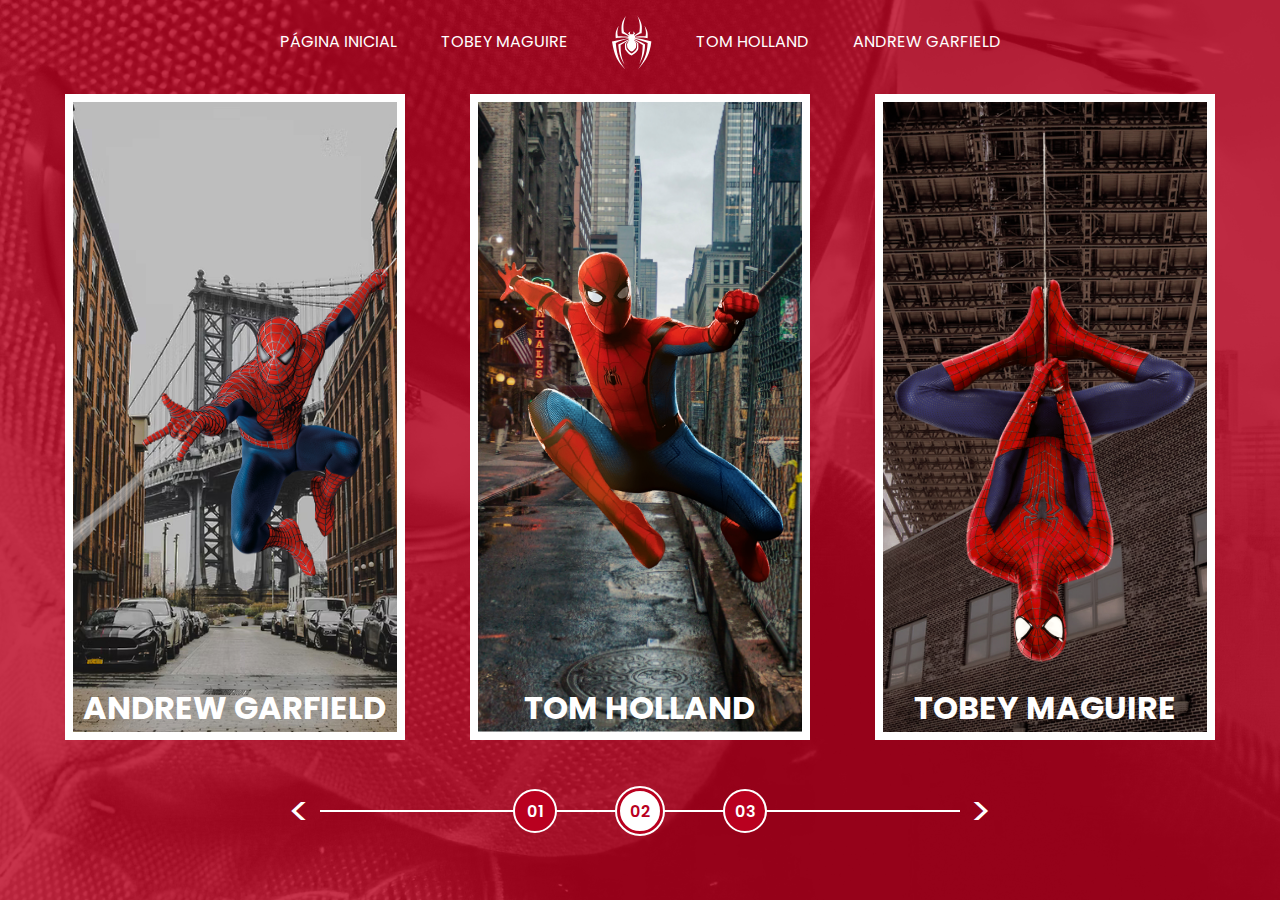
==== index.html @ c78d76df "feat: adicionando código fonte" ====
<!DOCTYPE html>
<html lang="pt-br">
<head>
  <meta charset="UTF-8">
  <meta http-equiv="X-UA-Compatible" content="IE=edge">
  <meta name="viewport" content="width=device-width, initial-scale=1.0">
  <link rel="stylesheet" href="/assets/css/home-page-styles.css">
  <script defer src="/assets/scripts/card-hover-animation.js"></script>
  <title>Spider Man | Multiverso</title>
</head>
<body>
  <nav class="s-menu">
    <ul>
      <li class="s-menu__item"><a href="/" class="s-menu__link">Página Inicial</a></li>
      <li class="s-menu__item"><a href="#" class="s-menu__link">Tobey Maguire</a></li>
      <img class="s-menu__icon" src="/assets/images/icons/spider.svg" alt="Spider-Man Multiverse">
      <li class="s-menu__item"><a href="#" class="s-menu__link">Tom Holland</a></li>
      <li class="s-menu__item"><a href="#" class="s-menu__link">Andrew Garfield</a></li>
    </ul>
  </nav>
  <div class="s-container">
    <a href="./pages/andrew-garfield/spiderman1.html" id="spider-man-01" class="s-card">
      <img src="/assets/images/pic-sm-bg-01.jpg" class="s-card__background">
      <img class="s-card__image" src="/assets/images/spider-man-01.png" alt="Andrew Garfield">
      <h2 class="s-card__title">Andrew Garfield</h2>
    </a>
    <a href="./pages/tom-holland/spiderman1.html" id="spider-man-02" class="s-card">
      <img src="/assets/images/pic-sm-bg-02.jpg" class="s-card__background">
      <img class="s-card__image" src="/assets/images/spider-man-02.png" alt="Tom Holland">
      <h2 class="s-card__title">Tom Holland</h2>
    </a>
    <a href="./pages/tobey-maguire/spiderman1.html" id="spider-man-03" class="s-card">
      <img src="/assets/images/pic-sm-bg-03.jpg" class="s-card__background">
      <img class="s-card__image" src="/assets/images/spider-man-03.png" alt="Tobey Maguire">
      <h2 class="s-card__title">Tobey Maguire</h2>
    </a>
  </div>
  <div class="s-controller">
    <div class="s-controller__button">
      01
    </div>
    <div class="s-controller__button s-controller__button--active">
      02
    </div>
    <div class="s-controller__button">
      03
    </div>
    <div class="s-controller__line"></div>
  </div>
</body>
</html>
---- assets/css/home-page-styles.css ----
@import url('/assets/css/reset.css');
@import url('/assets/css/global.css');

body {
  background-color: var(--primary-color);
}

body::before {
  content: "";
  background-image: url('/assets/images/spider-man-background.jpg');
  background-repeat: no-repeat;
  background-position: center;
  background-size: cover;
  width: 100%;
  height: 100%;
  position: absolute;
  opacity: .2;
  transition: background-image 1s ease-in-out, opacity 1s ease-in-out;
}

.s-menu {
  padding: 1rem 0 1.5rem;
  width: 100%;
  text-align: center;
  position: relative;
}

.s-menu__item {
  display: inline-block;
  text-transform: uppercase;
  margin: 0 1.25rem;
}

.s-menu__link {
  text-decoration: none;
}

.s-menu__icon {
  width: 2.5rem;
  margin: 0 1.25rem;
  vertical-align: middle;
}

.s-container {
  position: relative;
  display: flex;
  flex-direction: row;
  align-items: center;
  justify-content: space-evenly;
}

.s-card {
  border: 0.5rem solid white;
  width: calc(100% / 3 - 8%);
  height: 70vh;
  position: relative;
  transition: background-color 1s ease-in-out, filter .5s ease-in-out;
}

.s-card__background {
  width: 100%;
  height: 100%;
  object-fit: cover;
  position: absolute;
  opacity: 1;
  transition: opacity 1s ease-in-out;
}

.s-card__image {
  width: 100%;
  height: 100%;
  object-fit: contain;
  transition: 1s ease-in-out;
  position: relative;
}

.s-card__title {
  font-size: 2rem;
  text-transform: uppercase;
  text-align: center;
  position: absolute;
  width: 100%;
  bottom: 0;
  transition: bottom 1s ease-in-out;
}

.s-controller {
  position: relative;
  display: flex;
  justify-content: center;
  align-items: center;
  margin-top: 3rem;
}

.s-controller__button {
  display: flex;
  align-items: center;
  justify-content: center;
  width: 2.5rem;
  height: 2.5rem;
  border: 2px solid white;
  border-radius: 50%;
  background-color: var(--primary-color);
  text-align: center;
  font-size: 1rem;
  font-weight: 600;
  cursor: pointer;
  transition: transform 0.3s ease-in-out;
  z-index: 1;
}

.s-controller__button:hover {
  transform: scale(1.1);
}

.s-controller__button:nth-child(2) {
  margin: 0 3.75rem;
}

.s-controller__button--active {
  color: var(--primary-color);
  background-color: white;
  border: 3px solid var(--primary-color);
  outline: 2px solid white;
}

.s-controller__line {
  background-color: white;
  width: 50%;
  height: 2px;
  position: absolute;
}

.s-controller__line::before {
  content: "<";
  left: -2rem;
}

.s-controller__line::after {
  content: ">";
  right: -2rem;
}

.s-controller__line::before, .s-controller__line::after {
  font-size: 2.5rem;
  position: absolute;
  bottom: -1.8rem;
}

/* Card hover animation */

.s-card--hovered .s-card__background {
  cursor: pointer;
  opacity: 0;
}

.s-card--hovered .s-card__image {
  transform: scale(1.4);
  filter: drop-shadow(30px 10px 4px rgba(0, 0, 0, .5));
}

.s-card--hovered .s-card__title {
  bottom: 50%;
}

body#spider-man-01-hovered::before {
  background-image: url('/assets/images/pic-sm-bg-01.jpg');
}

body#spider-man-02-hovered::before {
  background-image: url('/assets/images/pic-sm-bg-02.jpg');
}

body#spider-man-03-hovered::before {
  background-image: url('/assets/images/pic-sm-bg-03.jpg');
}

body[id^="spider-man-"]::before {
  opacity: 1;
}

body[id^="spider-man-"] .s-card:not(.s-card--hovered) {
  filter: grayscale(100%);
}
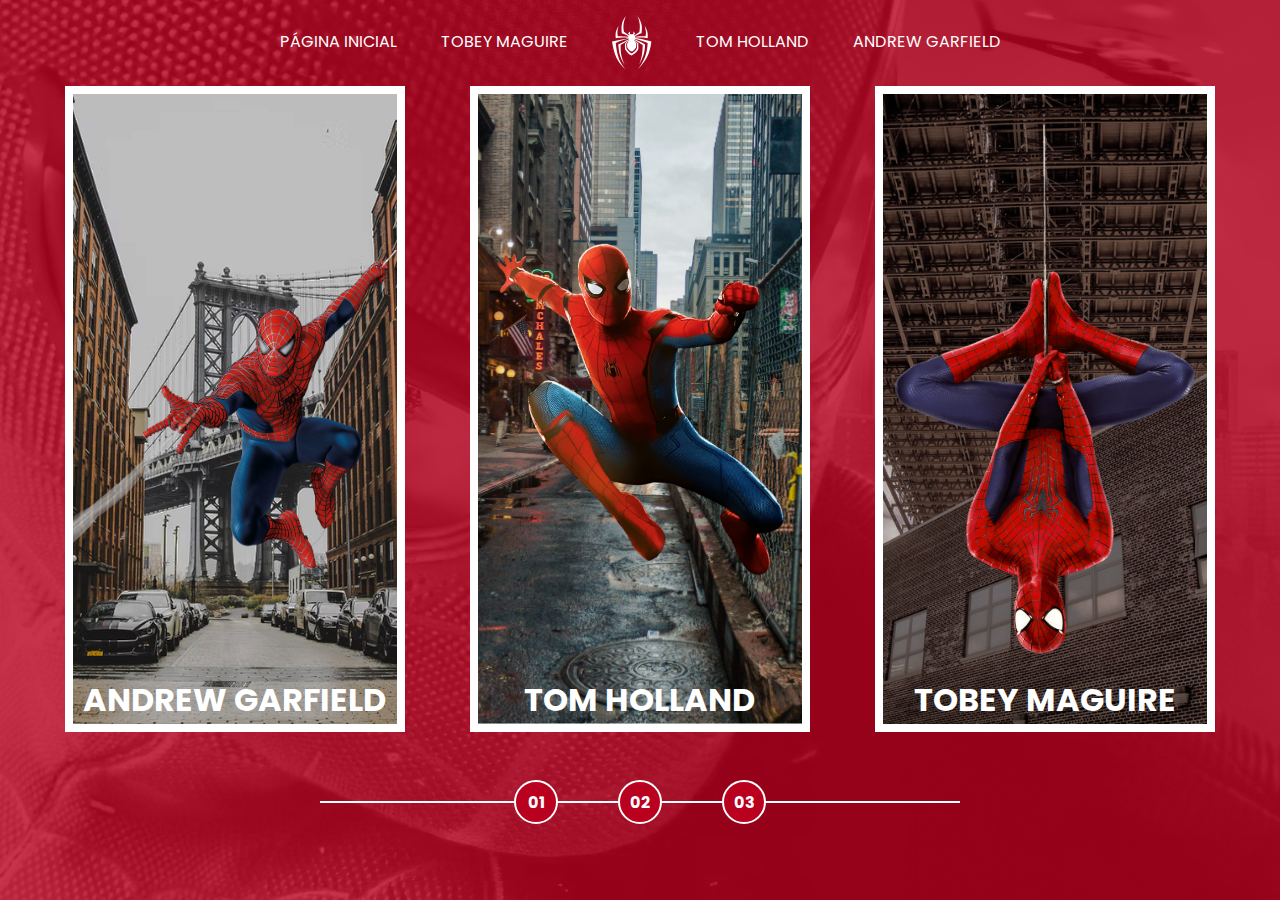
==== commit 7e7afdab: "feat: adicionando estilização e animação à pagina principal" ====
--- a/index.html
+++ b/index.html
@@ -5,7 +5,7 @@
   <meta http-equiv="X-UA-Compatible" content="IE=edge">
   <meta name="viewport" content="width=device-width, initial-scale=1.0">
   <link rel="stylesheet" href="/assets/css/home-page-styles.css">
-  <script defer src="/assets/scripts/card-hover-animation.js"></script>
+  <script src="/assets/scripts/card-hover-animation.js"></script>
   <title>Spider Man | Multiverso</title>
 </head>
 <body>
@@ -13,7 +13,7 @@
     <ul>
       <li class="s-menu__item"><a href="/" class="s-menu__link">Página Inicial</a></li>
       <li class="s-menu__item"><a href="#" class="s-menu__link">Tobey Maguire</a></li>
-      <img class="s-menu__icon" src="/assets/images/icons/spider.svg" alt="Spider-Man Multiverse">
+      <img class="s-menu__item s-menu__icon" src="/assets/images/icons/spider.svg" alt="Spider-Man Multiverse">
       <li class="s-menu__item"><a href="#" class="s-menu__link">Tom Holland</a></li>
       <li class="s-menu__item"><a href="#" class="s-menu__link">Andrew Garfield</a></li>
     </ul>
--- a/assets/css/home-page-styles.css
+++ b/assets/css/home-page-styles.css
@@ -14,12 +14,12 @@
   width: 100%;
   height: 100%;
   position: absolute;
-  opacity: .2;
+  opacity: 0.2;
   transition: background-image 1s ease-in-out, opacity 1s ease-in-out;
 }
 
 .s-menu {
-  padding: 1rem 0 1.5rem;
+  padding: 1rem 0;
   width: 100%;
   text-align: center;
   position: relative;
@@ -31,10 +31,6 @@
   margin: 0 1.25rem;
 }
 
-.s-menu__link {
-  text-decoration: none;
-}
-
 .s-menu__icon {
   width: 2.5rem;
   margin: 0 1.25rem;
@@ -44,7 +40,6 @@
 .s-container {
   position: relative;
   display: flex;
-  flex-direction: row;
   align-items: center;
   justify-content: space-evenly;
 }
@@ -54,7 +49,7 @@
   width: calc(100% / 3 - 8%);
   height: 70vh;
   position: relative;
-  transition: background-color 1s ease-in-out, filter .5s ease-in-out;
+  transition: filter .5s ease-in-out;
 }
 
 .s-card__background {
@@ -70,8 +65,8 @@
   width: 100%;
   height: 100%;
   object-fit: contain;
+  position: relative;
   transition: 1s ease-in-out;
-  position: relative;
 }
 
 .s-card__title {
@@ -103,10 +98,10 @@
   background-color: var(--primary-color);
   text-align: center;
   font-size: 1rem;
-  font-weight: 600;
+  font-weight: bold;
   cursor: pointer;
-  transition: transform 0.3s ease-in-out;
   z-index: 1;
+  transition: transform .3s ease-in-out;
 }
 
 .s-controller__button:hover {
@@ -117,37 +112,12 @@
   margin: 0 3.75rem;
 }
 
-.s-controller__button--active {
-  color: var(--primary-color);
-  background-color: white;
-  border: 3px solid var(--primary-color);
-  outline: 2px solid white;
-}
-
 .s-controller__line {
   background-color: white;
   width: 50%;
   height: 2px;
   position: absolute;
 }
-
-.s-controller__line::before {
-  content: "<";
-  left: -2rem;
-}
-
-.s-controller__line::after {
-  content: ">";
-  right: -2rem;
-}
-
-.s-controller__line::before, .s-controller__line::after {
-  font-size: 2.5rem;
-  position: absolute;
-  bottom: -1.8rem;
-}
-
-/* Card hover animation */
 
 .s-card--hovered .s-card__background {
   cursor: pointer;
@@ -157,10 +127,6 @@
 .s-card--hovered .s-card__image {
   transform: scale(1.4);
   filter: drop-shadow(30px 10px 4px rgba(0, 0, 0, .5));
-}
-
-.s-card--hovered .s-card__title {
-  bottom: 50%;
 }
 
 body#spider-man-01-hovered::before {
@@ -181,4 +147,8 @@
 
 body[id^="spider-man-"] .s-card:not(.s-card--hovered) {
   filter: grayscale(100%);
+}
+
+.s-card--hovered .s-card__title {
+  bottom: 50%;
 }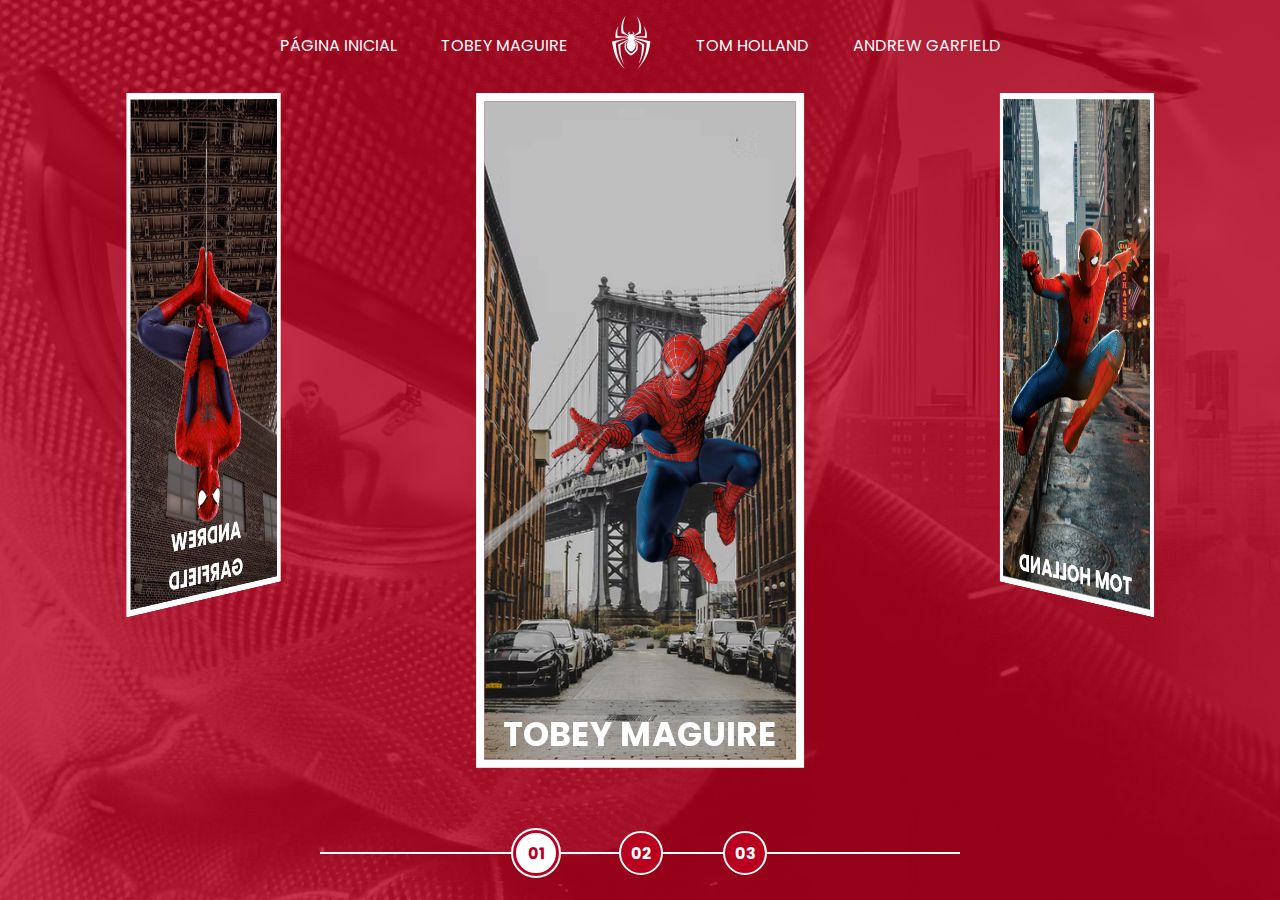
==== commit 97b3ed42: "feat: adicionando animação de carrossel na página inicial" ====
--- a/index.html
+++ b/index.html
@@ -1,48 +1,60 @@
 <!DOCTYPE html>
-<html lang="pt-br">
+<html lang="en">
 <head>
   <meta charset="UTF-8">
   <meta http-equiv="X-UA-Compatible" content="IE=edge">
   <meta name="viewport" content="width=device-width, initial-scale=1.0">
-  <link rel="stylesheet" href="/assets/css/home-page-styles.css">
-  <script src="/assets/scripts/card-hover-animation.js"></script>
-  <title>Spider Man | Multiverso</title>
+  <link rel="stylesheet" href="./assets/css/home-page-styles.css">
+  <script src="./assets/scripts/index.js"></script>
+  <title>Spider-Man | Multiversos</title>
 </head>
 <body>
   <nav class="s-menu">
     <ul>
-      <li class="s-menu__item"><a href="/" class="s-menu__link">Página Inicial</a></li>
-      <li class="s-menu__item"><a href="#" class="s-menu__link">Tobey Maguire</a></li>
-      <img class="s-menu__item s-menu__icon" src="/assets/images/icons/spider.svg" alt="Spider-Man Multiverse">
-      <li class="s-menu__item"><a href="#" class="s-menu__link">Tom Holland</a></li>
-      <li class="s-menu__item"><a href="#" class="s-menu__link">Andrew Garfield</a></li>
+      <li class="s-menu__item">
+        <a href="/">Página Inicial</a>
+      </li>
+      <li class="s-menu__item">
+        <a href="#">Tobey Maguire</a>
+      </li>
+      <li class="s-menu__item s-menu__icon">
+        <img src="./assets/images/icons/spider.svg" alt="Spider-Man Multiverse">
+      </li>
+      <li class="s-menu__item">
+        <a href="#">Tom Holland</a>
+      </li>
+      <li class="s-menu__item">
+        <a href="#">Andrew Garfield</a>
+      </li>
     </ul>
   </nav>
   <div class="s-container">
-    <a href="./pages/andrew-garfield/spiderman1.html" id="spider-man-01" class="s-card">
-      <img src="/assets/images/pic-sm-bg-01.jpg" class="s-card__background">
-      <img class="s-card__image" src="/assets/images/spider-man-01.png" alt="Andrew Garfield">
-      <h2 class="s-card__title">Andrew Garfield</h2>
-    </a>
-    <a href="./pages/tom-holland/spiderman1.html" id="spider-man-02" class="s-card">
-      <img src="/assets/images/pic-sm-bg-02.jpg" class="s-card__background">
-      <img class="s-card__image" src="/assets/images/spider-man-02.png" alt="Tom Holland">
-      <h2 class="s-card__title">Tom Holland</h2>
-    </a>
-    <a href="./pages/tobey-maguire/spiderman1.html" id="spider-man-03" class="s-card">
-      <img src="/assets/images/pic-sm-bg-03.jpg" class="s-card__background">
-      <img class="s-card__image" src="/assets/images/spider-man-03.png" alt="Tobey Maguire">
-      <h2 class="s-card__title">Tobey Maguire</h2>
-    </a>
+    <div class="s-cards-carousel" style="transform: translateZ(-40vw) rotateY(0deg);">
+      <a href="./pages/tobey-maguire/spiderman1.html" class="s-card" id="spider-man-01">
+        <img class="s-card__background" src="./assets/images/pic-sm-bg-01.jpg">
+        <img class="s-card__image" src="./assets/images/spider-man-01.png" alt="Tobey Maguire">
+        <h2 class="s-card__title">Tobey Maguire</h2>
+      </a>
+      <a href="./pages/tom-holland/spiderman1.html" class="s-card" id="spider-man-02">
+        <img class="s-card__background" src="./assets/images/pic-sm-bg-02.jpg">
+        <img class="s-card__image" src="./assets/images/spider-man-02.png" alt="Tom Holland">
+        <h2 class="s-card__title">Tom Holland</h2>
+      </a>
+      <a href="./pages/andrew-garfield/spiderman1.html" class="s-card" id="spider-man-03">
+        <img class="s-card__background" src="./assets/images/pic-sm-bg-03.jpg">
+        <img class="s-card__image" src="./assets/images/spider-man-03.png" alt="Andrew Garfield">
+        <h2 class="s-card__title">Andrew Garfield</h2>
+      </a>
+    </div>
   </div>
   <div class="s-controller">
-    <div class="s-controller__button">
+    <div id="1" onclick="selectCarouselItem(this)" class="s-controller__button s-controller__button--active">
       01
     </div>
-    <div class="s-controller__button s-controller__button--active">
+    <div id="2" onclick="selectCarouselItem(this)" class="s-controller__button">
       02
     </div>
-    <div class="s-controller__button">
+    <div id="3" onclick="selectCarouselItem(this)" class="s-controller__button">
       03
     </div>
     <div class="s-controller__line"></div>
--- a/assets/css/home-page-styles.css
+++ b/assets/css/home-page-styles.css
@@ -1,5 +1,5 @@
-@import url('/assets/css/reset.css');
-@import url('/assets/css/global.css');
+@import url('reset.css');
+@import url('global.css');
 
 body {
   background-color: var(--primary-color);
@@ -7,7 +7,7 @@
 
 body::before {
   content: "";
-  background-image: url('/assets/images/spider-man-background.jpg');
+  background-image: url('../images/spider-man-background.jpg');
   background-repeat: no-repeat;
   background-position: center;
   background-size: cover;
@@ -42,14 +42,27 @@
   display: flex;
   align-items: center;
   justify-content: space-evenly;
+  perspective: 3000px;
 }
 
 .s-card {
   border: 0.5rem solid white;
-  width: calc(100% / 3 - 8%);
+  width: 100%;
   height: 70vh;
-  position: relative;
+  position: absolute;
   transition: filter .5s ease-in-out;
+}
+
+.s-card:nth-child(1) {
+  transform: rotateY(0deg) translateZ(50vw);
+}
+
+.s-card:nth-child(2) {
+  transform: rotateY(120deg) translateZ(50vw);
+}
+
+.s-card:nth-child(3) {
+  transform: rotateY(240deg) translateZ(50vw);
 }
 
 .s-card__background {
@@ -80,11 +93,13 @@
 }
 
 .s-controller {
-  position: relative;
+  position: absolute;
   display: flex;
   justify-content: center;
   align-items: center;
   margin-top: 3rem;
+  bottom: 1.5rem;
+  width: 100%;
 }
 
 .s-controller__button {
@@ -101,7 +116,7 @@
   font-weight: bold;
   cursor: pointer;
   z-index: 1;
-  transition: transform .3s ease-in-out;
+  transition: transform 0.3s ease-in-out;
 }
 
 .s-controller__button:hover {
@@ -112,12 +127,21 @@
   margin: 0 3.75rem;
 }
 
+.s-controller__button--active {
+  background-color: white;
+  color: var(--primary-color);
+  border: 0.1875rem solid var(--primary-color);
+  outline: 0.125rem solid white;
+}
+
 .s-controller__line {
   background-color: white;
   width: 50%;
   height: 2px;
   position: absolute;
 }
+
+/* Hover Animation */
 
 .s-card--hovered .s-card__background {
   cursor: pointer;
@@ -130,15 +154,15 @@
 }
 
 body#spider-man-01-hovered::before {
-  background-image: url('/assets/images/pic-sm-bg-01.jpg');
+  background-image: url('../images/pic-sm-bg-01.jpg');
 }
 
 body#spider-man-02-hovered::before {
-  background-image: url('/assets/images/pic-sm-bg-02.jpg');
+  background-image: url('../images/pic-sm-bg-02.jpg');
 }
 
 body#spider-man-03-hovered::before {
-  background-image: url('/assets/images/pic-sm-bg-03.jpg');
+  background-image: url('../images/pic-sm-bg-03.jpg');
 }
 
 body[id^="spider-man-"]::before {
@@ -151,4 +175,12 @@
 
 .s-card--hovered .s-card__title {
   bottom: 50%;
+}
+
+.s-cards-carousel {
+  display: flex;
+  justify-content: center;
+  width: calc(100vw / 3 - 10%);
+  transform-style: preserve-3d;
+  transition: transform 0.4s ease-in;
 }